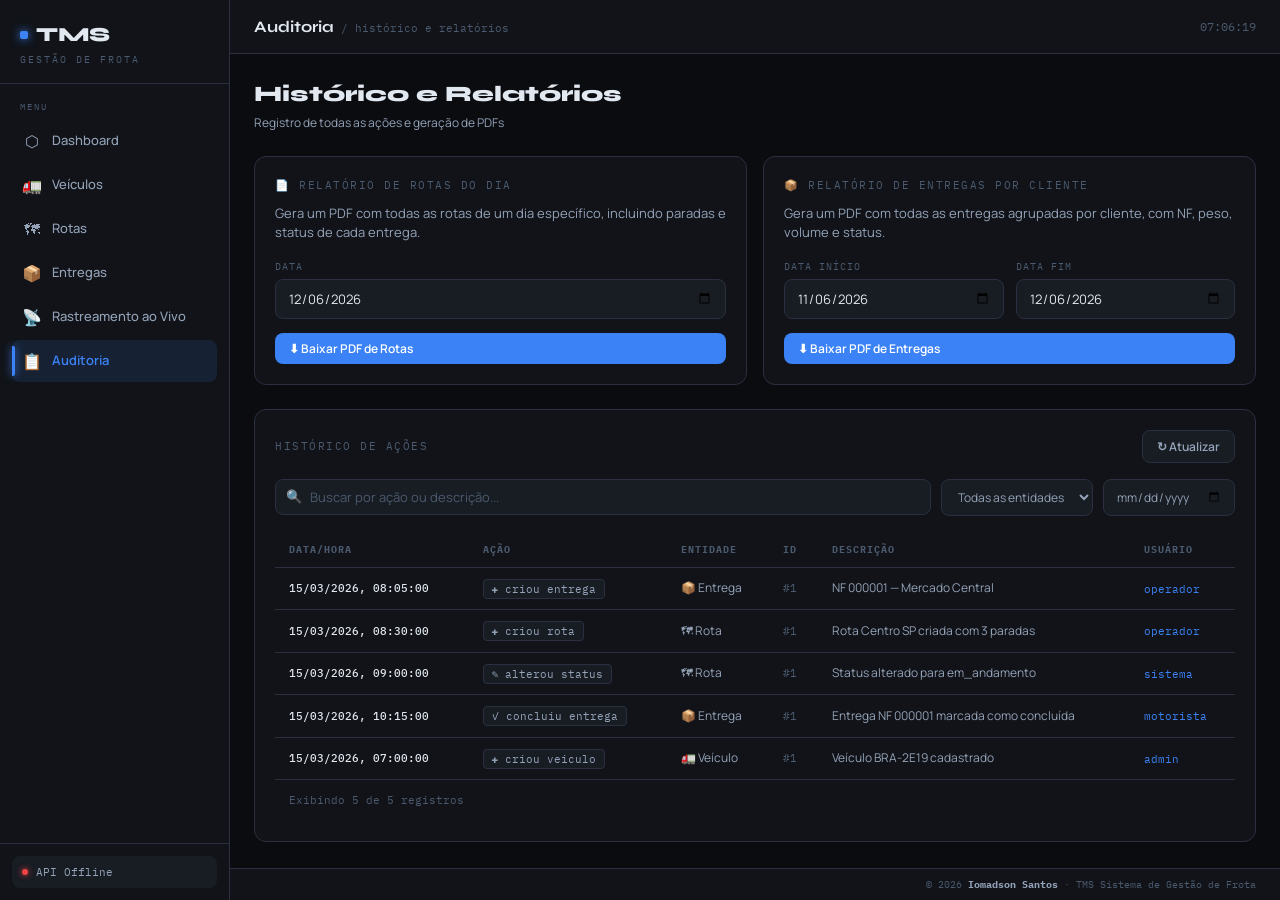
==== frontend/audit.html @ 905bb5ed "primeiro commit TMS" ====
<!DOCTYPE html>
<html lang="pt-BR">
<head>
  <meta charset="UTF-8"/>
  <meta name="viewport" content="width=device-width, initial-scale=1.0"/>
  <title>TMS · Auditoria</title>
  <script src="tms.js"></script>
</head>
<body>

<div class="topbar">
  <div>
    <span class="topbar-title">Auditoria</span>
    <span class="topbar-breadcrumb">/ histórico e relatórios</span>
  </div>
  <div class="topbar-right">
    <span class="topbar-time" id="clock"></span>
  </div>
</div>

<div class="page">
  <div class="page-header">
    <div>
      <div class="page-title">Histórico e Relatórios</div>
      <div class="page-sub">Registro de todas as ações e geração de PDFs</div>
    </div>
  </div>

  <!-- Relatórios PDF -->
  <div class="grid-2" style="margin-bottom:24px">
    <div class="card">
      <div class="card-title">📄 Relatório de Rotas do Dia</div>
      <p style="font-size:13px;color:var(--text2);margin-bottom:16px">Gera um PDF com todas as rotas de um dia específico, incluindo paradas e status de cada entrega.</p>
      <div class="form-group">
        <label class="form-label">Data</label>
        <input type="date" class="form-input" id="dataRotas"/>
      </div>
      <button class="btn btn-primary" style="width:100%" onclick="gerarPDFRotas()">⬇ Baixar PDF de Rotas</button>
    </div>
    <div class="card">
      <div class="card-title">📦 Relatório de Entregas por Cliente</div>
      <p style="font-size:13px;color:var(--text2);margin-bottom:16px">Gera um PDF com todas as entregas agrupadas por cliente, com NF, peso, volume e status.</p>
      <div class="form-row">
        <div class="form-group">
          <label class="form-label">Data Início</label>
          <input type="date" class="form-input" id="dataEntregasInicio"/>
        </div>
        <div class="form-group">
          <label class="form-label">Data Fim</label>
          <input type="date" class="form-input" id="dataEntregasFim"/>
        </div>
      </div>
      <button class="btn btn-primary" style="width:100%" onclick="gerarPDFEntregas()">⬇ Baixar PDF de Entregas</button>
    </div>
  </div>

  <!-- Histórico de Auditoria -->
  <div class="card">
    <div style="display:flex;align-items:center;justify-content:space-between;margin-bottom:16px">
      <div class="card-title" style="margin:0">Histórico de Ações</div>
      <button class="btn btn-secondary" onclick="loadLogs()">↻ Atualizar</button>
    </div>
    <div class="toolbar">
      <div class="search-wrap">
        <span class="search-icon">🔍</span>
        <input class="search-input" type="text" id="searchInput" placeholder="Buscar por ação ou descrição..." oninput="filterTable()"/>
      </div>
      <select class="filter-select" id="filterEntidade" onchange="filterTable()">
        <option value="">Todas as entidades</option>
        <option value="delivery">Entrega</option>
        <option value="route">Rota</option>
        <option value="vehicle">Veículo</option>
      </select>
      <input type="date" class="filter-select" id="filterData" onchange="filterTable()"/>
    </div>

    <div class="table-wrap">
      <table>
        <thead>
          <tr>
            <th>Data/Hora</th>
            <th>Ação</th>
            <th>Entidade</th>
            <th>ID</th>
            <th>Descrição</th>
            <th>Usuário</th>
          </tr>
        </thead>
        <tbody id="auditTableBody"></tbody>
      </table>
    </div>
    <div id="tableFooter" style="padding:12px 14px;font-size:11px;color:var(--text3);font-family:var(--mono);border-top:1px solid var(--border)"></div>
  </div>
</div>

<script>
TMS.initLayout('audit');

let allLogs = [];

const acaoIcon = {
  criou: '✚', alterou: '✎', excluiu: '✕', concluiu: '✓',
  atribuiu: '⇒', iniciou: '▶', cancelou: '⊘',
};

const entidadeLabel = {
  delivery: ['📦', 'Entrega'],
  route: ['🗺', 'Rota'],
  vehicle: ['🚛', 'Veículo'],
};

// Data padrão = hoje
document.getElementById('dataRotas').value = new Date().toISOString().slice(0,10);
document.getElementById('dataEntregasInicio').value = new Date(Date.now() - 30*24*60*60*1000).toISOString().slice(0,10);
document.getElementById('dataEntregasFim').value = new Date().toISOString().slice(0,10);

async function loadLogs() {
  try {
    const r = await fetch(`${TMS.API}/audit/?limit=200`);
    allLogs = await r.json();
  } catch {
    allLogs = [
      {id:1,acao:'criou_entrega',entidade:'delivery',entidade_id:1,descricao:'NF 000001 — Mercado Central',usuario:'operador',criado_em:'2026-03-15T08:05:00'},
      {id:2,acao:'criou_rota',entidade:'route',entidade_id:1,descricao:'Rota Centro SP criada com 3 paradas',usuario:'operador',criado_em:'2026-03-15T08:30:00'},
      {id:3,acao:'alterou_status',entidade:'route',entidade_id:1,descricao:'Status alterado para em_andamento',usuario:'sistema',criado_em:'2026-03-15T09:00:00'},
      {id:4,acao:'concluiu_entrega',entidade:'delivery',entidade_id:1,descricao:'Entrega NF 000001 marcada como concluída',usuario:'motorista',criado_em:'2026-03-15T10:15:00'},
      {id:5,acao:'criou_veiculo',entidade:'vehicle',entidade_id:1,descricao:'Veículo BRA-2E19 cadastrado',usuario:'admin',criado_em:'2026-03-15T07:00:00'},
    ];
  }
  filterTable();
}

function filterTable() {
  const search = document.getElementById('searchInput').value.toLowerCase();
  const entidade = document.getElementById('filterEntidade').value;
  const data = document.getElementById('filterData').value;

  let filtered = allLogs.filter(l => {
    const matchSearch = !search ||
      l.acao.toLowerCase().includes(search) ||
      (l.descricao||'').toLowerCase().includes(search);
    const matchEntidade = !entidade || l.entidade === entidade;
    const matchData = !data || l.criado_em.startsWith(data);
    return matchSearch && matchEntidade && matchData;
  });

  renderTable(filtered);
}

function renderTable(data) {
  const body = document.getElementById('auditTableBody');
  if (!data.length) {
    body.innerHTML = `<tr><td colspan="6"><div class="empty-state"><div class="empty-icon">📋</div><div class="empty-text">Nenhum registro encontrado</div></div></td></tr>`;
    document.getElementById('tableFooter').textContent = '0 registros';
    return;
  }

  body.innerHTML = data.map(l => {
    const dt = new Date(l.criado_em);
    const hora = dt.toLocaleString('pt-BR');
    const [eIcon, eLabel] = entidadeLabel[l.entidade] || ['•', l.entidade];
    const acao = l.acao.replace(/_/g,' ');
    const icone = Object.entries(acaoIcon).find(([k]) => l.acao.includes(k))?.[1] || '•';

    return `<tr>
      <td style="font-family:var(--mono);font-size:11px;white-space:nowrap">${hora}</td>
      <td>
        <span style="font-family:var(--mono);font-size:11px;background:var(--surface2);border:1px solid var(--border);padding:2px 8px;border-radius:4px">
          ${icone} ${acao}
        </span>
      </td>
      <td style="font-size:12px">${eIcon} ${eLabel}</td>
      <td style="font-family:var(--mono);color:var(--text3);font-size:11px">${l.entidade_id ? '#'+l.entidade_id : '—'}</td>
      <td style="font-size:12px;color:var(--text2)">${l.descricao||'—'}</td>
      <td>
        <span style="font-size:11px;font-family:var(--mono);color:var(--accent)">${l.usuario||'sistema'}</span>
      </td>
    </tr>`;
  }).join('');

  document.getElementById('tableFooter').textContent = `Exibindo ${data.length} de ${allLogs.length} registros`;
}

async function gerarPDFRotas() {
  const data = document.getElementById('dataRotas').value;
  if (!data) { alert('Selecione uma data.'); return; }
  const url = `${TMS.API}/audit/relatorio/rotas-do-dia?data=${data}`;
  try {
    const r = await fetch(url);
    if (!r.ok) { alert('Erro ao gerar PDF. Verifique se o reportlab está instalado.'); return; }
    const blob = await r.blob();
    const a = document.createElement('a');
    a.href = URL.createObjectURL(blob);
    a.download = `rotas_${data}.pdf`;
    a.click();
  } catch { alert('Erro ao conectar na API.'); }
}

async function gerarPDFEntregas() {
  const inicio = document.getElementById('dataEntregasInicio').value;
  const fim = document.getElementById('dataEntregasFim').value;
  let url = `${TMS.API}/audit/relatorio/entregas-por-cliente`;
  const params = [];
  if (inicio) params.push(`data_inicio=${inicio}`);
  if (fim) params.push(`data_fim=${fim}`);
  if (params.length) url += '?' + params.join('&');
  try {
    const r = await fetch(url);
    if (!r.ok) { alert('Erro ao gerar PDF. Verifique se o reportlab está instalado.'); return; }
    const blob = await r.blob();
    const a = document.createElement('a');
    a.href = URL.createObjectURL(blob);
    a.download = `entregas_clientes_${inicio||'todos'}.pdf`;
    a.click();
  } catch { alert('Erro ao conectar na API.'); }
}

loadLogs();
</script>
</body>
</html>
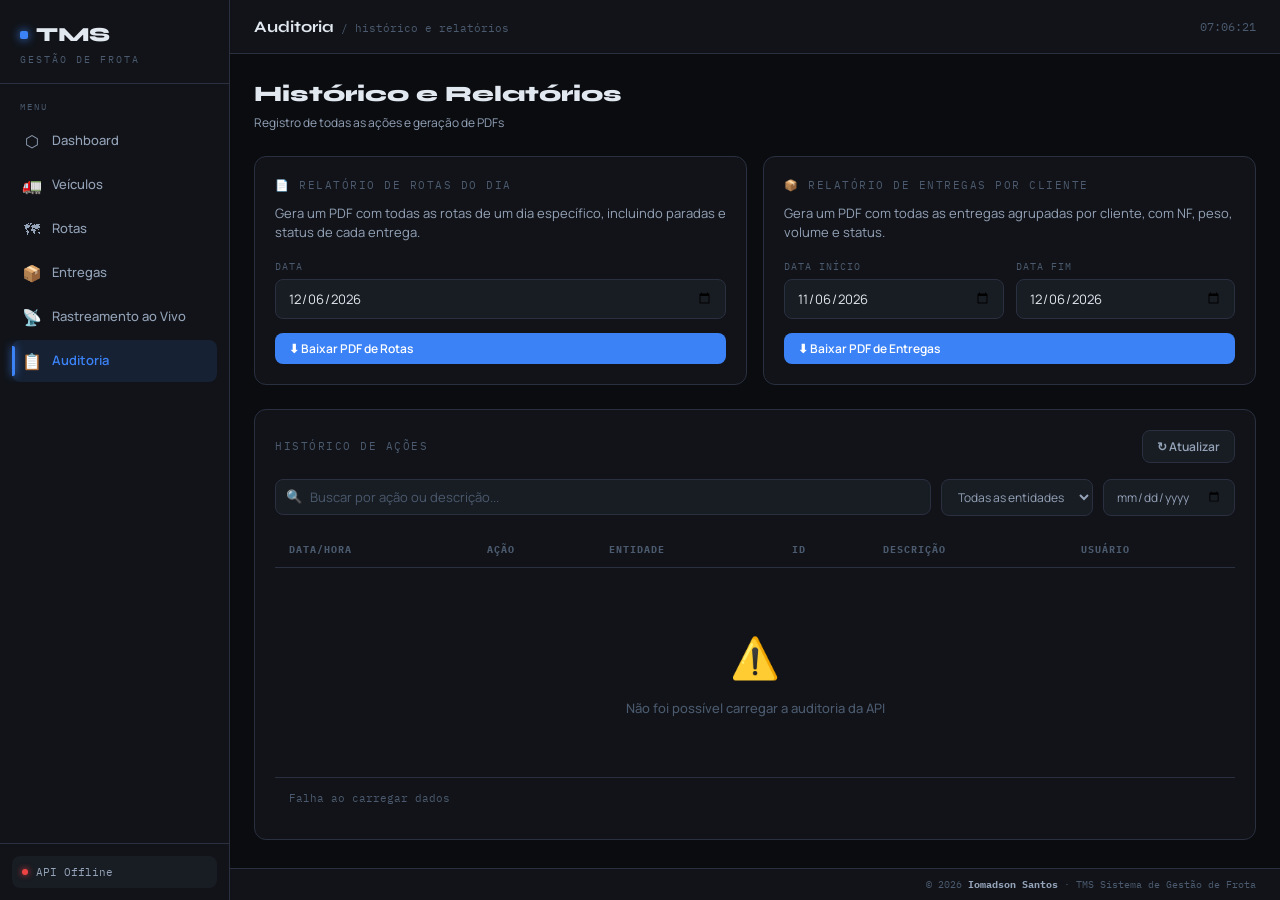
==== commit 625d167f: "Atualiza frontend corrigido" ====
--- a/frontend/audit.html
+++ b/frontend/audit.html
@@ -109,25 +109,35 @@
   vehicle: ['🚛', 'Veículo'],
 };
 
-// Data padrão = hoje
-document.getElementById('dataRotas').value = new Date().toISOString().slice(0,10);
-document.getElementById('dataEntregasInicio').value = new Date(Date.now() - 30*24*60*60*1000).toISOString().slice(0,10);
-document.getElementById('dataEntregasFim').value = new Date().toISOString().slice(0,10);
+
+function hojeLocalISO() {
+  return TMS.localISODate();
+}
+
+function diasAtrasLocalISO(dias) {
+  const d = new Date();
+  d.setDate(d.getDate() - dias);
+  return TMS.localISODate(d);
+}
+
+document.getElementById('dataRotas').value = hojeLocalISO();
+document.getElementById('dataEntregasInicio').value = diasAtrasLocalISO(30);
+document.getElementById('dataEntregasFim').value = hojeLocalISO();
+
 
 async function loadLogs() {
+  const body = document.getElementById('auditTableBody');
+  const footer = document.getElementById('tableFooter');
   try {
-    const r = await fetch(`${TMS.API}/audit/?limit=200`);
-    allLogs = await r.json();
-  } catch {
-    allLogs = [
-      {id:1,acao:'criou_entrega',entidade:'delivery',entidade_id:1,descricao:'NF 000001 — Mercado Central',usuario:'operador',criado_em:'2026-03-15T08:05:00'},
-      {id:2,acao:'criou_rota',entidade:'route',entidade_id:1,descricao:'Rota Centro SP criada com 3 paradas',usuario:'operador',criado_em:'2026-03-15T08:30:00'},
-      {id:3,acao:'alterou_status',entidade:'route',entidade_id:1,descricao:'Status alterado para em_andamento',usuario:'sistema',criado_em:'2026-03-15T09:00:00'},
-      {id:4,acao:'concluiu_entrega',entidade:'delivery',entidade_id:1,descricao:'Entrega NF 000001 marcada como concluída',usuario:'motorista',criado_em:'2026-03-15T10:15:00'},
-      {id:5,acao:'criou_veiculo',entidade:'vehicle',entidade_id:1,descricao:'Veículo BRA-2E19 cadastrado',usuario:'admin',criado_em:'2026-03-15T07:00:00'},
-    ];
-  }
-  filterTable();
+    const data = await TMS.api('/audit/?limit=200');
+    allLogs = Array.isArray(data) ? data : [];
+    filterTable();
+  } catch (err) {
+    allLogs = [];
+    body.innerHTML = `<tr><td colspan="6"><div class="empty-state"><div class="empty-icon">⚠️</div><div class="empty-text">Não foi possível carregar a auditoria da API</div></div></td></tr>`;
+    footer.textContent = 'Falha ao carregar dados';
+    console.error('Erro ao carregar auditoria:', err);
+  }
 }
 
 function filterTable() {
@@ -137,10 +147,10 @@
 
   let filtered = allLogs.filter(l => {
     const matchSearch = !search ||
-      l.acao.toLowerCase().includes(search) ||
-      (l.descricao||'').toLowerCase().includes(search);
+      (l.acao || '').toLowerCase().includes(search) ||
+      (l.descricao || '').toLowerCase().includes(search);
     const matchEntidade = !entidade || l.entidade === entidade;
-    const matchData = !data || l.criado_em.startsWith(data);
+    const matchData = !data || String(l.criado_em || '').startsWith(data);
     return matchSearch && matchEntidade && matchData;
   });
 
@@ -156,11 +166,11 @@
   }
 
   body.innerHTML = data.map(l => {
-    const dt = new Date(l.criado_em);
-    const hora = dt.toLocaleString('pt-BR');
+    const dt = l.criado_em ? new Date(l.criado_em) : null;
+    const hora = dt && !Number.isNaN(dt.getTime()) ? dt.toLocaleString('pt-BR') : '—';
     const [eIcon, eLabel] = entidadeLabel[l.entidade] || ['•', l.entidade];
-    const acao = l.acao.replace(/_/g,' ');
-    const icone = Object.entries(acaoIcon).find(([k]) => l.acao.includes(k))?.[1] || '•';
+    const acao = String(l.acao || 'sem_acao').replace(/_/g,' ');
+    const icone = Object.entries(acaoIcon).find(([k]) => String(l.acao || '').includes(k))?.[1] || '•';
 
     return `<tr>
       <td style="font-family:var(--mono);font-size:11px;white-space:nowrap">${hora}</td>
@@ -181,38 +191,52 @@
   document.getElementById('tableFooter').textContent = `Exibindo ${data.length} de ${allLogs.length} registros`;
 }
 
+
 async function gerarPDFRotas() {
   const data = document.getElementById('dataRotas').value;
   if (!data) { alert('Selecione uma data.'); return; }
-  const url = `${TMS.API}/audit/relatorio/rotas-do-dia?data=${data}`;
+  const url = `${TMS.API}/audit/relatorio/rotas-do-dia?${new URLSearchParams({ data }).toString()}`;
   try {
     const r = await fetch(url);
-    if (!r.ok) { alert('Erro ao gerar PDF. Verifique se o reportlab está instalado.'); return; }
+    if (!r.ok) { alert('Erro ao gerar PDF.'); return; }
     const blob = await r.blob();
+    const blobUrl = URL.createObjectURL(blob);
     const a = document.createElement('a');
-    a.href = URL.createObjectURL(blob);
+    a.href = blobUrl;
     a.download = `rotas_${data}.pdf`;
+    document.body.appendChild(a);
     a.click();
-  } catch { alert('Erro ao conectar na API.'); }
-}
+    a.remove();
+    URL.revokeObjectURL(blobUrl);
+  } catch (err) {
+    console.error(err);
+    alert('Erro ao conectar na API.');
+  }
+}
+
 
 async function gerarPDFEntregas() {
   const inicio = document.getElementById('dataEntregasInicio').value;
   const fim = document.getElementById('dataEntregasFim').value;
-  let url = `${TMS.API}/audit/relatorio/entregas-por-cliente`;
-  const params = [];
-  if (inicio) params.push(`data_inicio=${inicio}`);
-  if (fim) params.push(`data_fim=${fim}`);
-  if (params.length) url += '?' + params.join('&');
+  if (!inicio || !fim) { alert('Selecione o período.'); return; }
+  const params = new URLSearchParams({ data_inicio: inicio, data_fim: fim });
+  const url = `${TMS.API}/audit/relatorio/entregas-por-cliente?${params.toString()}`;
   try {
     const r = await fetch(url);
-    if (!r.ok) { alert('Erro ao gerar PDF. Verifique se o reportlab está instalado.'); return; }
+    if (!r.ok) { alert('Erro ao gerar PDF.'); return; }
     const blob = await r.blob();
+    const blobUrl = URL.createObjectURL(blob);
     const a = document.createElement('a');
-    a.href = URL.createObjectURL(blob);
-    a.download = `entregas_clientes_${inicio||'todos'}.pdf`;
+    a.href = blobUrl;
+    a.download = `entregas_${inicio}_${fim}.pdf`;
+    document.body.appendChild(a);
     a.click();
-  } catch { alert('Erro ao conectar na API.'); }
+    a.remove();
+    URL.revokeObjectURL(blobUrl);
+  } catch (err) {
+    console.error(err);
+    alert('Erro ao conectar na API.');
+  }
 }
 
 loadLogs();
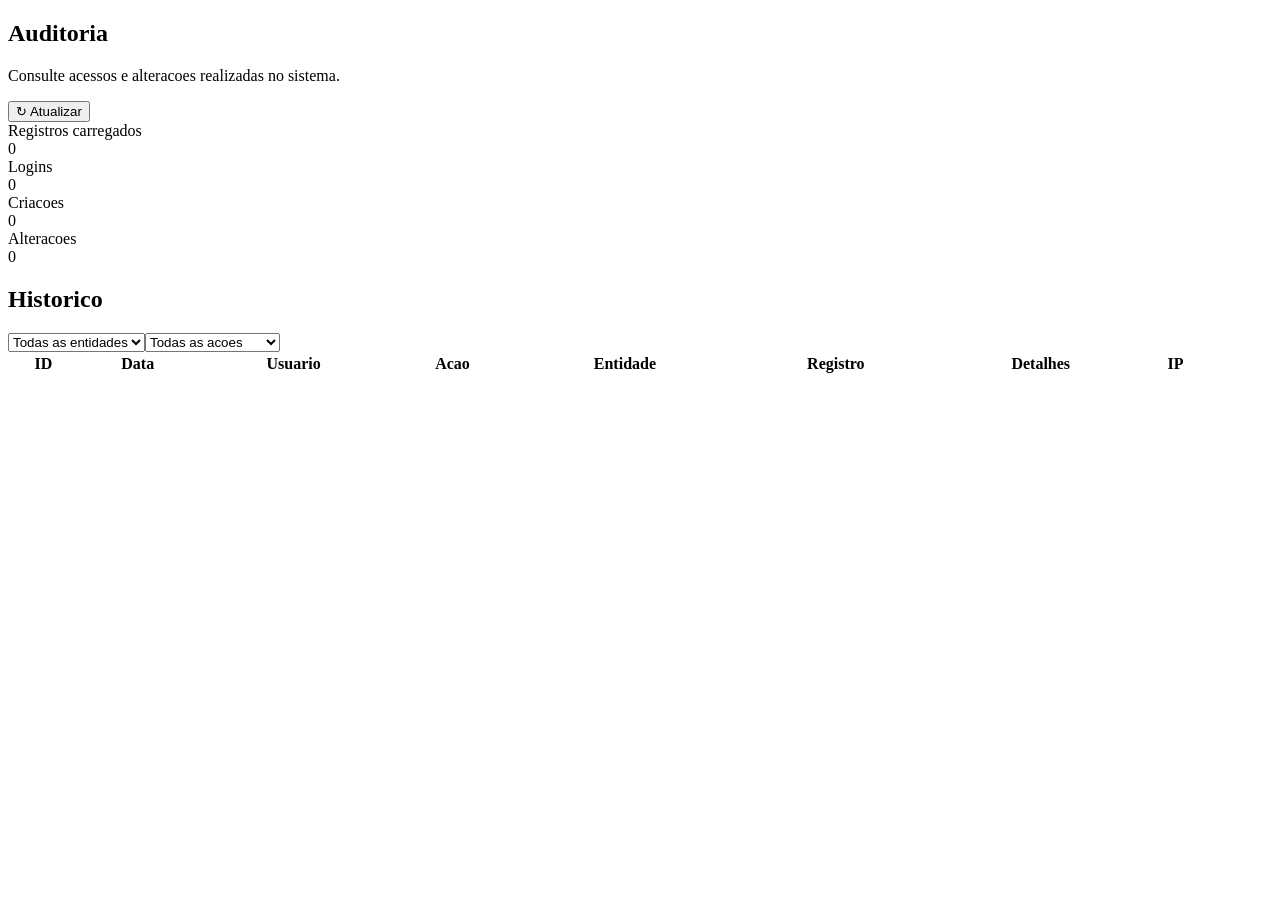
==== commit 6b0ff714: "Release TMS 1.0.0-rc1" ====
--- a/frontend/audit.html
+++ b/frontend/audit.html
@@ -1,245 +1,32 @@
 <!DOCTYPE html>
 <html lang="pt-BR">
 <head>
-  <meta charset="UTF-8"/>
-  <meta name="viewport" content="width=device-width, initial-scale=1.0"/>
-  <title>TMS · Auditoria</title>
-  <script src="tms.js"></script>
+  <meta charset="UTF-8" />
+  <meta name="viewport" content="width=device-width, initial-scale=1.0" />
+  <title>Auditoria | TMS</title>
+  <link rel="stylesheet" href="/assets/css/styles.css?v=1.0.0-rc1" />
 </head>
 <body>
-
-<div class="topbar">
-  <div>
-    <span class="topbar-title">Auditoria</span>
-    <span class="topbar-breadcrumb">/ histórico e relatórios</span>
+  <div class="app-shell">
+    <aside id="sidebar"></aside>
+    <section class="app-main">
+      <header id="topbar"></header>
+      <main class="page">
+        <div class="page-header"><div><h1>Auditoria</h1><p>Consulte acessos e alteracoes realizadas no sistema.</p></div><button id="refreshAudit" class="btn btn-light" type="button">↻ Atualizar</button></div>
+        <section class="stats-grid">
+          <article class="stat-card"><div class="stat-label">Registros carregados</div><div id="auditTotal" class="stat-value">0</div></article>
+          <article class="stat-card"><div class="stat-label">Logins</div><div id="auditLogins" class="stat-value">0</div></article>
+          <article class="stat-card"><div class="stat-label">Criacoes</div><div id="auditCreates" class="stat-value">0</div></article>
+          <article class="stat-card"><div class="stat-label">Alteracoes</div><div id="auditChanges" class="stat-value">0</div></article>
+        </section>
+        <section class="card">
+          <div class="card-header"><h2>Historico</h2><div class="filters"><select id="auditEntityFilter" class="control"><option value="">Todas as entidades</option><option value="auth">Autenticacao</option><option value="user">Usuario</option><option value="vehicle">Veiculo</option><option value="delivery">Entrega</option><option value="route">Rota</option></select><select id="auditActionFilter" class="control"><option value="">Todas as acoes</option><option value="login">Login realizado</option><option value="login_failed">Falha de login</option><option value="login_locked">Login bloqueado</option><option value="logout">Saida</option><option value="password_change">Troca de senha</option><option value="create">Criacao</option><option value="update">Alteracao</option><option value="delete">Exclusao</option><option value="status_change">Mudanca de status</option><option value="optimize">Otimizacao</option></select></div></div>
+          <div class="table-wrap"><table class="data-table" style="min-width:1200px"><thead><tr><th>ID</th><th>Data</th><th>Usuario</th><th>Acao</th><th>Entidade</th><th>Registro</th><th>Detalhes</th><th>IP</th></tr></thead><tbody id="auditBody"></tbody></table></div>
+        </section>
+      </main>
+    </section>
   </div>
-  <div class="topbar-right">
-    <span class="topbar-time" id="clock"></span>
-  </div>
-</div>
-
-<div class="page">
-  <div class="page-header">
-    <div>
-      <div class="page-title">Histórico e Relatórios</div>
-      <div class="page-sub">Registro de todas as ações e geração de PDFs</div>
-    </div>
-  </div>
-
-  <!-- Relatórios PDF -->
-  <div class="grid-2" style="margin-bottom:24px">
-    <div class="card">
-      <div class="card-title">📄 Relatório de Rotas do Dia</div>
-      <p style="font-size:13px;color:var(--text2);margin-bottom:16px">Gera um PDF com todas as rotas de um dia específico, incluindo paradas e status de cada entrega.</p>
-      <div class="form-group">
-        <label class="form-label">Data</label>
-        <input type="date" class="form-input" id="dataRotas"/>
-      </div>
-      <button class="btn btn-primary" style="width:100%" onclick="gerarPDFRotas()">⬇ Baixar PDF de Rotas</button>
-    </div>
-    <div class="card">
-      <div class="card-title">📦 Relatório de Entregas por Cliente</div>
-      <p style="font-size:13px;color:var(--text2);margin-bottom:16px">Gera um PDF com todas as entregas agrupadas por cliente, com NF, peso, volume e status.</p>
-      <div class="form-row">
-        <div class="form-group">
-          <label class="form-label">Data Início</label>
-          <input type="date" class="form-input" id="dataEntregasInicio"/>
-        </div>
-        <div class="form-group">
-          <label class="form-label">Data Fim</label>
-          <input type="date" class="form-input" id="dataEntregasFim"/>
-        </div>
-      </div>
-      <button class="btn btn-primary" style="width:100%" onclick="gerarPDFEntregas()">⬇ Baixar PDF de Entregas</button>
-    </div>
-  </div>
-
-  <!-- Histórico de Auditoria -->
-  <div class="card">
-    <div style="display:flex;align-items:center;justify-content:space-between;margin-bottom:16px">
-      <div class="card-title" style="margin:0">Histórico de Ações</div>
-      <button class="btn btn-secondary" onclick="loadLogs()">↻ Atualizar</button>
-    </div>
-    <div class="toolbar">
-      <div class="search-wrap">
-        <span class="search-icon">🔍</span>
-        <input class="search-input" type="text" id="searchInput" placeholder="Buscar por ação ou descrição..." oninput="filterTable()"/>
-      </div>
-      <select class="filter-select" id="filterEntidade" onchange="filterTable()">
-        <option value="">Todas as entidades</option>
-        <option value="delivery">Entrega</option>
-        <option value="route">Rota</option>
-        <option value="vehicle">Veículo</option>
-      </select>
-      <input type="date" class="filter-select" id="filterData" onchange="filterTable()"/>
-    </div>
-
-    <div class="table-wrap">
-      <table>
-        <thead>
-          <tr>
-            <th>Data/Hora</th>
-            <th>Ação</th>
-            <th>Entidade</th>
-            <th>ID</th>
-            <th>Descrição</th>
-            <th>Usuário</th>
-          </tr>
-        </thead>
-        <tbody id="auditTableBody"></tbody>
-      </table>
-    </div>
-    <div id="tableFooter" style="padding:12px 14px;font-size:11px;color:var(--text3);font-family:var(--mono);border-top:1px solid var(--border)"></div>
-  </div>
-</div>
-
-<script>
-TMS.initLayout('audit');
-
-let allLogs = [];
-
-const acaoIcon = {
-  criou: '✚', alterou: '✎', excluiu: '✕', concluiu: '✓',
-  atribuiu: '⇒', iniciou: '▶', cancelou: '⊘',
-};
-
-const entidadeLabel = {
-  delivery: ['📦', 'Entrega'],
-  route: ['🗺', 'Rota'],
-  vehicle: ['🚛', 'Veículo'],
-};
-
-
-function hojeLocalISO() {
-  return TMS.localISODate();
-}
-
-function diasAtrasLocalISO(dias) {
-  const d = new Date();
-  d.setDate(d.getDate() - dias);
-  return TMS.localISODate(d);
-}
-
-document.getElementById('dataRotas').value = hojeLocalISO();
-document.getElementById('dataEntregasInicio').value = diasAtrasLocalISO(30);
-document.getElementById('dataEntregasFim').value = hojeLocalISO();
-
-
-async function loadLogs() {
-  const body = document.getElementById('auditTableBody');
-  const footer = document.getElementById('tableFooter');
-  try {
-    const data = await TMS.api('/audit/?limit=200');
-    allLogs = Array.isArray(data) ? data : [];
-    filterTable();
-  } catch (err) {
-    allLogs = [];
-    body.innerHTML = `<tr><td colspan="6"><div class="empty-state"><div class="empty-icon">⚠️</div><div class="empty-text">Não foi possível carregar a auditoria da API</div></div></td></tr>`;
-    footer.textContent = 'Falha ao carregar dados';
-    console.error('Erro ao carregar auditoria:', err);
-  }
-}
-
-function filterTable() {
-  const search = document.getElementById('searchInput').value.toLowerCase();
-  const entidade = document.getElementById('filterEntidade').value;
-  const data = document.getElementById('filterData').value;
-
-  let filtered = allLogs.filter(l => {
-    const matchSearch = !search ||
-      (l.acao || '').toLowerCase().includes(search) ||
-      (l.descricao || '').toLowerCase().includes(search);
-    const matchEntidade = !entidade || l.entidade === entidade;
-    const matchData = !data || String(l.criado_em || '').startsWith(data);
-    return matchSearch && matchEntidade && matchData;
-  });
-
-  renderTable(filtered);
-}
-
-function renderTable(data) {
-  const body = document.getElementById('auditTableBody');
-  if (!data.length) {
-    body.innerHTML = `<tr><td colspan="6"><div class="empty-state"><div class="empty-icon">📋</div><div class="empty-text">Nenhum registro encontrado</div></div></td></tr>`;
-    document.getElementById('tableFooter').textContent = '0 registros';
-    return;
-  }
-
-  body.innerHTML = data.map(l => {
-    const dt = l.criado_em ? new Date(l.criado_em) : null;
-    const hora = dt && !Number.isNaN(dt.getTime()) ? dt.toLocaleString('pt-BR') : '—';
-    const [eIcon, eLabel] = entidadeLabel[l.entidade] || ['•', l.entidade];
-    const acao = String(l.acao || 'sem_acao').replace(/_/g,' ');
-    const icone = Object.entries(acaoIcon).find(([k]) => String(l.acao || '').includes(k))?.[1] || '•';
-
-    return `<tr>
-      <td style="font-family:var(--mono);font-size:11px;white-space:nowrap">${hora}</td>
-      <td>
-        <span style="font-family:var(--mono);font-size:11px;background:var(--surface2);border:1px solid var(--border);padding:2px 8px;border-radius:4px">
-          ${icone} ${acao}
-        </span>
-      </td>
-      <td style="font-size:12px">${eIcon} ${eLabel}</td>
-      <td style="font-family:var(--mono);color:var(--text3);font-size:11px">${l.entidade_id ? '#'+l.entidade_id : '—'}</td>
-      <td style="font-size:12px;color:var(--text2)">${l.descricao||'—'}</td>
-      <td>
-        <span style="font-size:11px;font-family:var(--mono);color:var(--accent)">${l.usuario||'sistema'}</span>
-      </td>
-    </tr>`;
-  }).join('');
-
-  document.getElementById('tableFooter').textContent = `Exibindo ${data.length} de ${allLogs.length} registros`;
-}
-
-
-async function gerarPDFRotas() {
-  const data = document.getElementById('dataRotas').value;
-  if (!data) { alert('Selecione uma data.'); return; }
-  const url = `${TMS.API}/audit/relatorio/rotas-do-dia?${new URLSearchParams({ data }).toString()}`;
-  try {
-    const r = await fetch(url);
-    if (!r.ok) { alert('Erro ao gerar PDF.'); return; }
-    const blob = await r.blob();
-    const blobUrl = URL.createObjectURL(blob);
-    const a = document.createElement('a');
-    a.href = blobUrl;
-    a.download = `rotas_${data}.pdf`;
-    document.body.appendChild(a);
-    a.click();
-    a.remove();
-    URL.revokeObjectURL(blobUrl);
-  } catch (err) {
-    console.error(err);
-    alert('Erro ao conectar na API.');
-  }
-}
-
-
-async function gerarPDFEntregas() {
-  const inicio = document.getElementById('dataEntregasInicio').value;
-  const fim = document.getElementById('dataEntregasFim').value;
-  if (!inicio || !fim) { alert('Selecione o período.'); return; }
-  const params = new URLSearchParams({ data_inicio: inicio, data_fim: fim });
-  const url = `${TMS.API}/audit/relatorio/entregas-por-cliente?${params.toString()}`;
-  try {
-    const r = await fetch(url);
-    if (!r.ok) { alert('Erro ao gerar PDF.'); return; }
-    const blob = await r.blob();
-    const blobUrl = URL.createObjectURL(blob);
-    const a = document.createElement('a');
-    a.href = blobUrl;
-    a.download = `entregas_${inicio}_${fim}.pdf`;
-    document.body.appendChild(a);
-    a.click();
-    a.remove();
-    URL.revokeObjectURL(blobUrl);
-  } catch (err) {
-    console.error(err);
-    alert('Erro ao conectar na API.');
-  }
-}
-
-loadLogs();
-</script>
+  <div id="toastContainer" class="toast-container"></div>
+  <script type="module" src="/assets/js/audit.js?v=1.0.0-rc1"></script>
 </body>
-</html>+</html>
